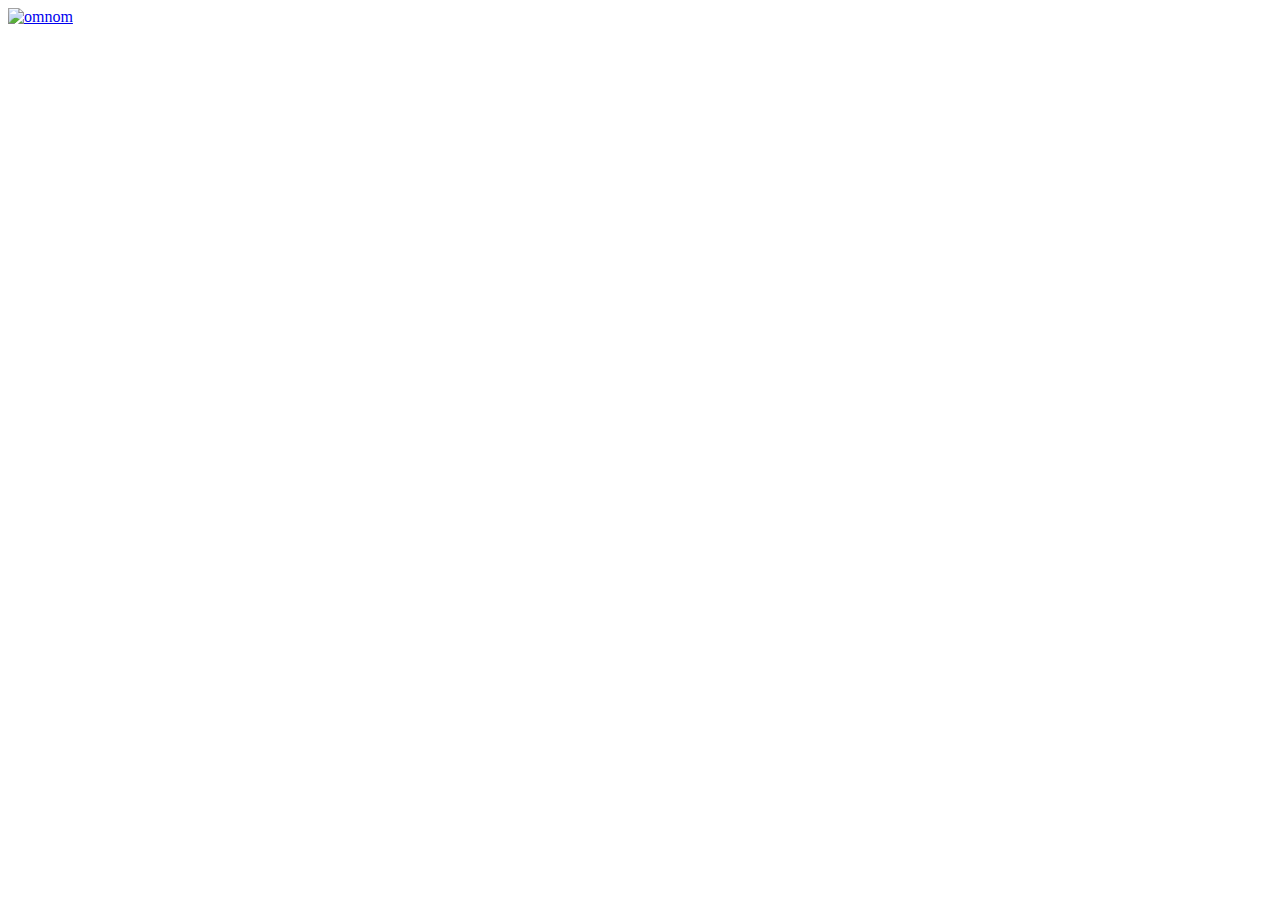
==== index.html @ fdeb5977 "Add files via upload" ====
<!DOCTYPE html>
<html>
<title>Testing</title>
<head>
	<style type="text/css">
		body {
		    background: url(Unsplash_Healing_YkVhSWU.jpg);
		    background-repeat: no-repeat;
		    background-size: 100%;
		    background-attachment: fixed;
		}
	</style>
</head>
	<body>
			<a href="https://github.com/MathematiKai/MathematiKai.github.io"><img src="om-nom.png" alt="omnom" width="50" height="50" id="omnom"></a>
		
	</body>
</html>
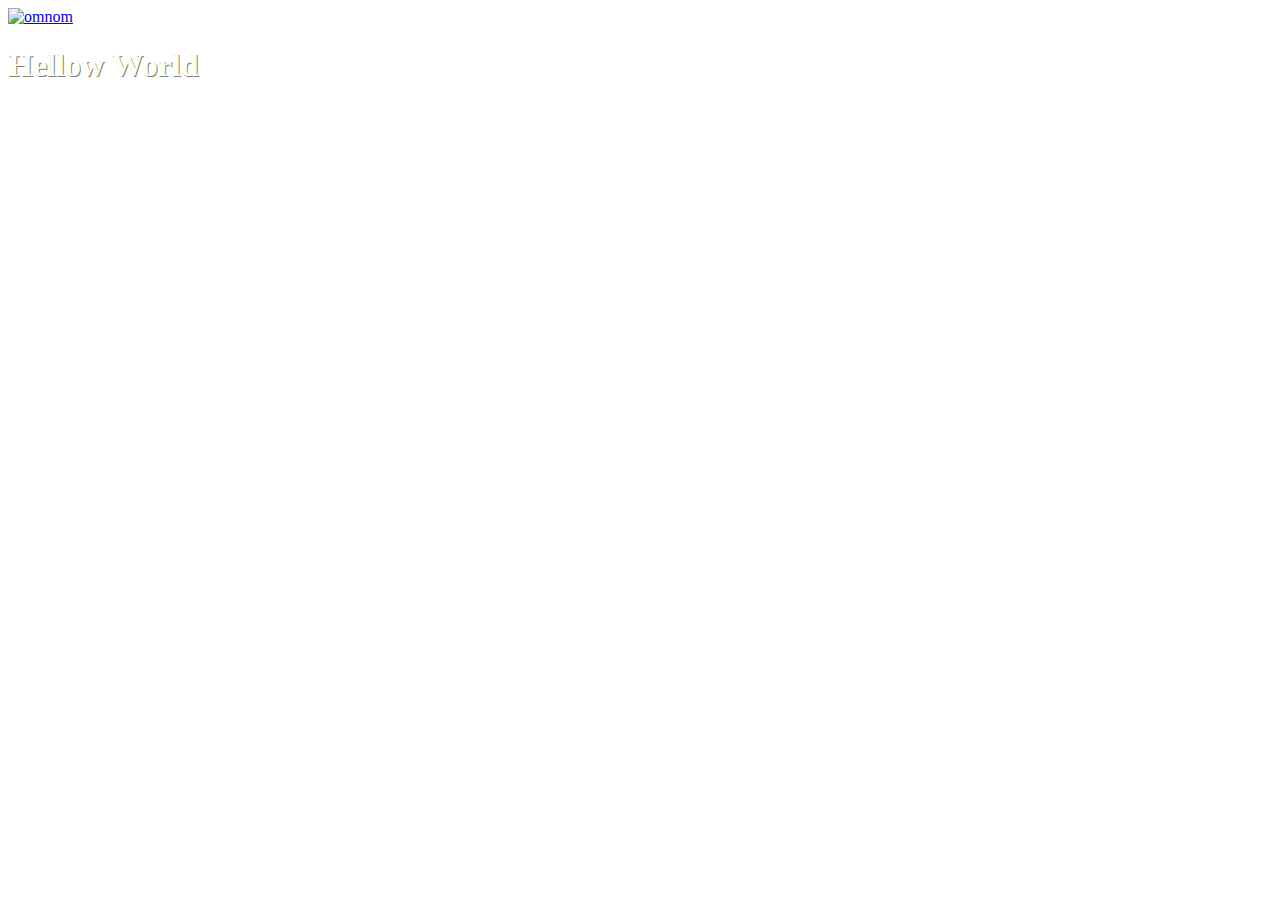
==== commit 83883efc: "Update index.html" ====
--- a/index.html
+++ b/index.html
@@ -1,18 +1,24 @@
 <!DOCTYPE html>
 <html>
-<title>Testing</title>
+<title>Homework for Git</title>
 <head>
 	<style type="text/css">
 		body {
 		    background: url(Unsplash_Healing_YkVhSWU.jpg);
 		    background-repeat: no-repeat;
-		    background-size: 100%;
+		    background-size: cover;
 		    background-attachment: fixed;
 		}
+		h1{
+			font-family: 'Times New Roman', Times, serif;
+			color:ivory;
+			text-shadow: 1px 1px gray; 
+    		}
 	</style>
 </head>
 	<body>
-			<a href="https://github.com/MathematiKai/MathematiKai.github.io"><img src="om-nom.png" alt="omnom" width="50" height="50" id="omnom"></a>
 		
+		<a href="https://github.com/MathematiKai/MathematiKai.github.io"><img src="om-nom.png" alt="omnom" width="50" height="50" id="omnom"></a>
+		<h1>Hellow World</h1>
 	</body>
-</html>+</html>
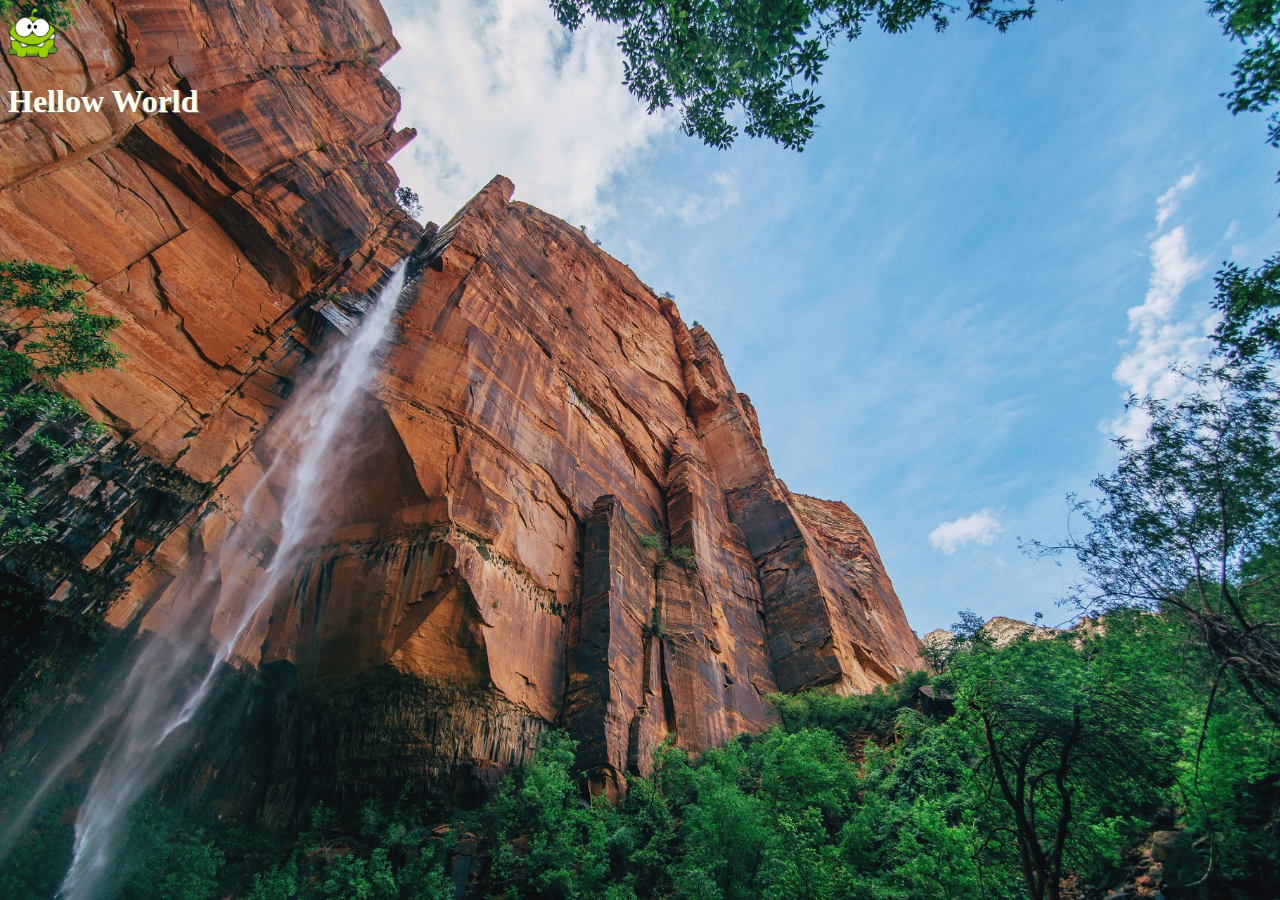
==== commit 8486b608: "Update index.html" ====
--- a/index.html
+++ b/index.html
@@ -4,7 +4,7 @@
 <head>
 	<style type="text/css">
 		body {
-		    background: url(Unsplash_Healing_YkVhSWU.jpg);
+		    background: url(/Unsplash_Healing_YkVhSWU.jpg);
 		    background-repeat: no-repeat;
 		    background-size: cover;
 		    background-attachment: fixed;
@@ -18,7 +18,7 @@
 </head>
 	<body>
 		
-		<a href="https://github.com/MathematiKai/MathematiKai.github.io"><img src="om-nom.png" alt="omnom" width="50" height="50" id="omnom"></a>
+		<a href="https://github.com/MathematiKai/MathematiKai.github.io"><img src="/om-nom.png" alt="omnom" width="50" height="50" id="omnom"></a>
 		<h1>Hellow World</h1>
 	</body>
 </html>
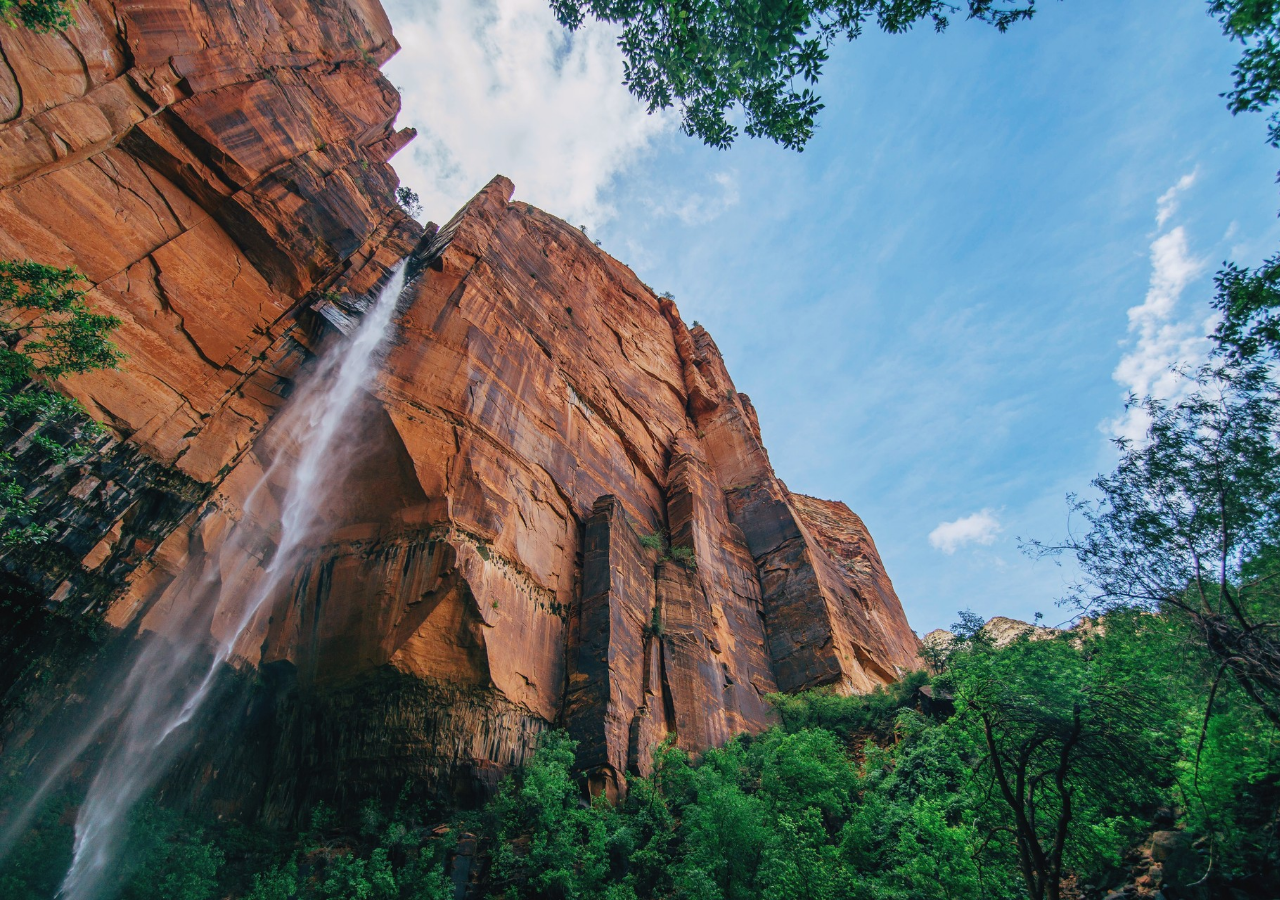
==== commit dd2ee42a: "Update index.html" ====
--- a/index.html
+++ b/index.html
@@ -4,7 +4,7 @@
 <head>
 	<style type="text/css">
 		body {
-		    background: url(/Unsplash_Healing_YkVhSWU.jpg);
+		    background: url(/image/Unsplash_Healing_YkVhSWU.jpg);
 		    background-repeat: no-repeat;
 		    background-size: cover;
 		    background-attachment: fixed;
@@ -16,9 +16,5 @@
     		}
 	</style>
 </head>
-	<body>
-		
-		<a href="https://github.com/MathematiKai/MathematiKai.github.io"><img src="/om-nom.png" alt="omnom" width="50" height="50" id="omnom"></a>
-		<h1>Hellow World</h1>
-	</body>
+	
 </html>
